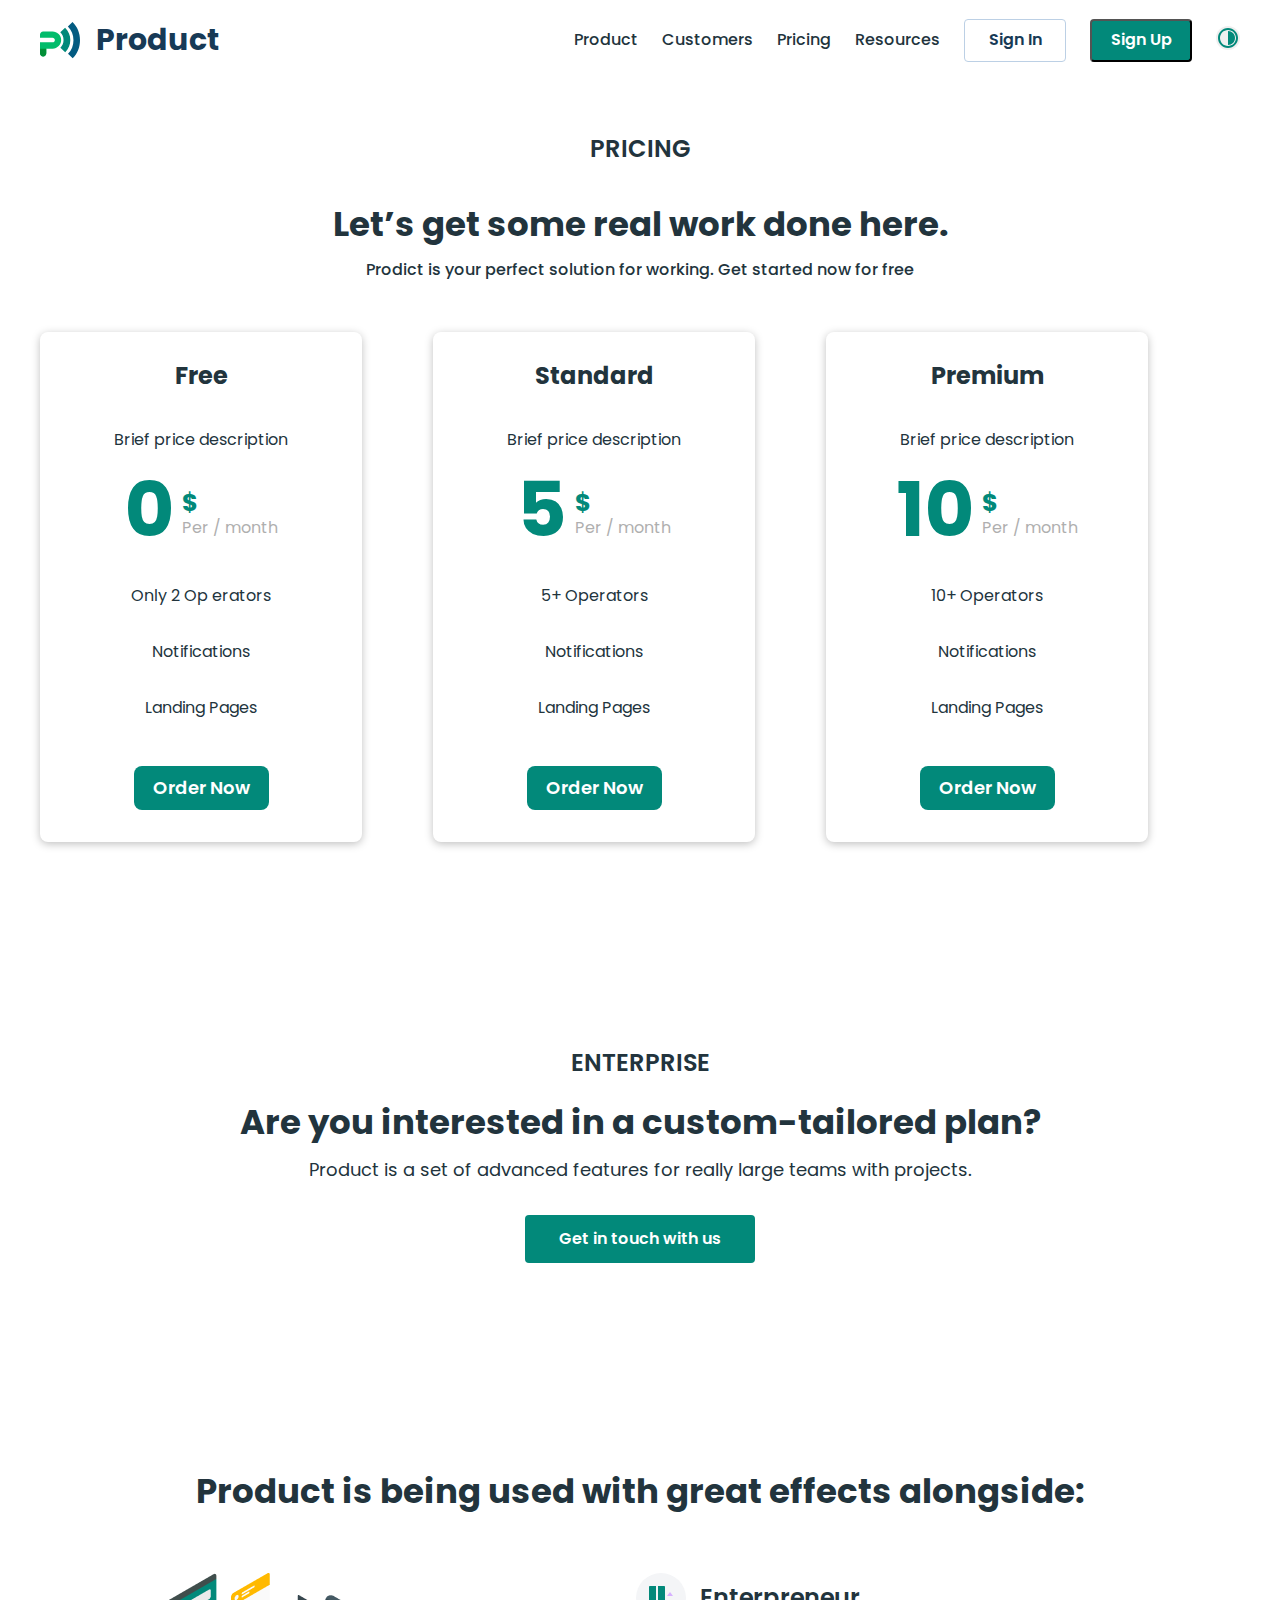
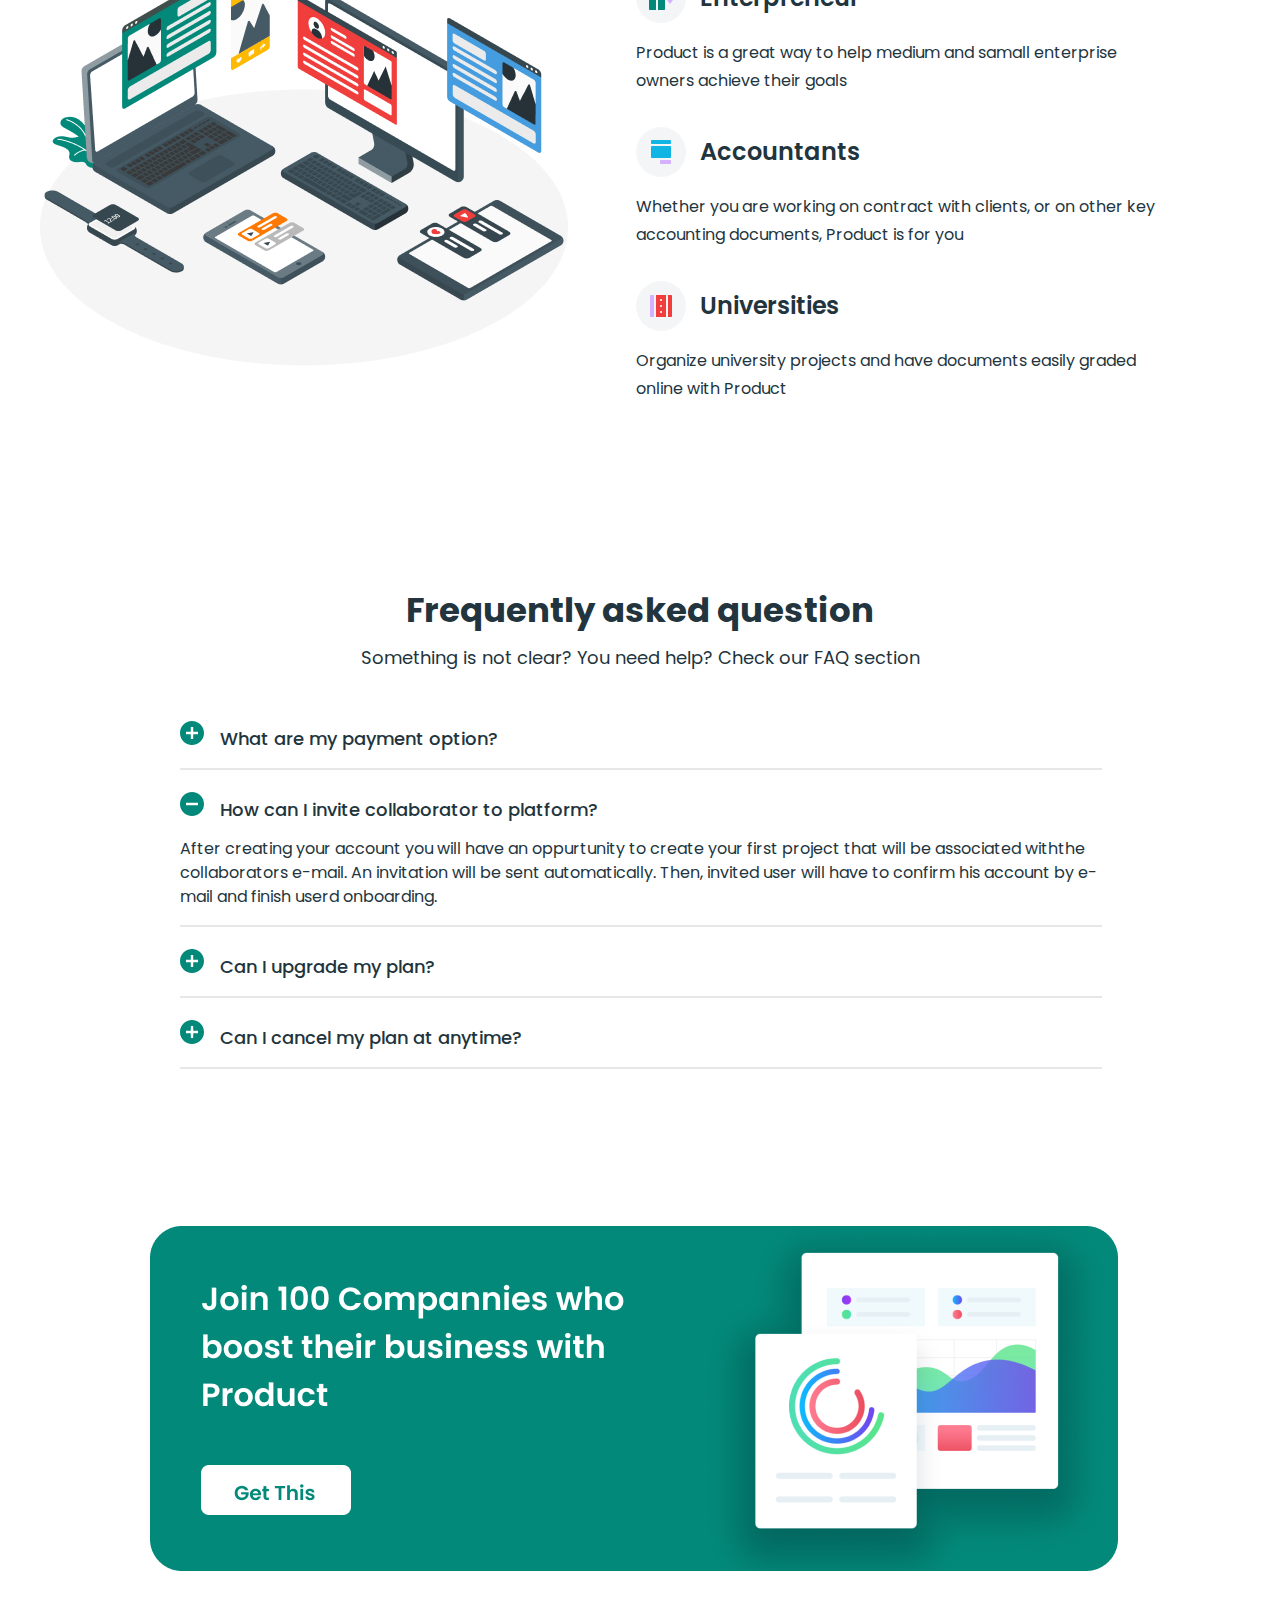
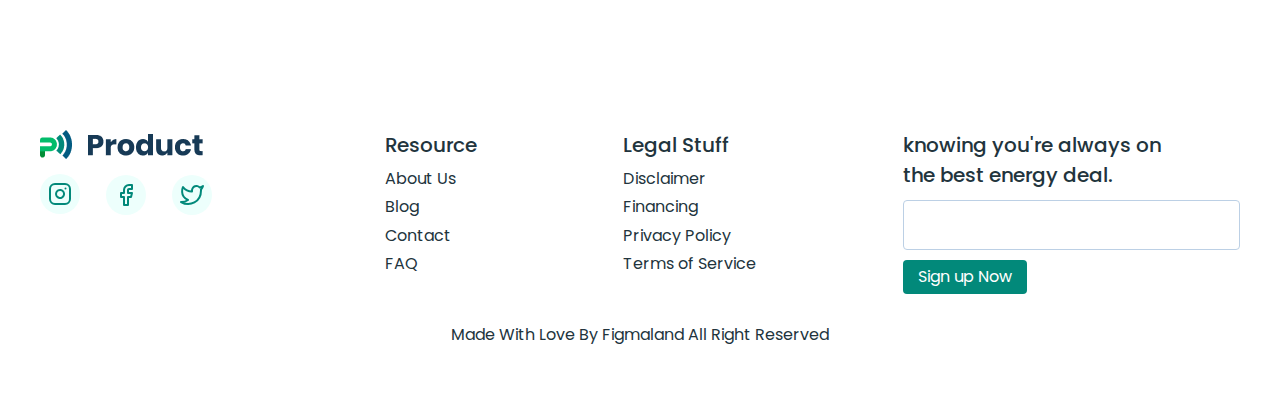
==== pricing/pricing.html @ 59273e33 "first commit" ====
<!DOCTYPE html>
<html lang="en">
<head>
    <meta charset="UTF-8">
    <meta http-equiv="X-UA-Compatible" content="IE=edge">
    <meta name="viewport" content="width=device-width, initial-scale=1.0">
    <link rel="stylesheet" href="../css/normalize.css">
    <link rel="stylesheet" href="../css/global.css">
    <link rel="stylesheet" href="../css/style.css">
    <title>Pricing</title>
</head>
<body class="body">
    <header>
        <nav class="container">
            <div class="navigation">
                <div class="navigation__left">
                    <img src="../imgs/znachok.svg" alt="icon logo">
                    <span>Product</span>
                </div>
                <div class="navigation__right">
                    <ul>
                        <li class="navigation__right__li"><a href="../index.html">Product</a></li>
                        <li class="navigation__right__li"><a href="#">Customers</a></li>
                        <li class="navigation__right__li"><a href="#">Pricing</a></li>
                        <li class="navigation__right__li"><a href="#">Resources</a></li>
                        <li class="navigation__right__button"><button class="navigation__right__button--in">Sign In</button></li>
                        <li class="navigation__right__button"><button class="navigation__right__button--up">Sign Up</button></li>
                        <li><button class="mode-btn"></button></li>
                    </ul>
                </div>
            </div>
        </nav>
    </header>
    <main>
        <section class="container">
            <div class="table__text table__prising">
                <div class="table__title">
                    <span>PRICING</span>
                    <h2>Let’s get some real work done here.</h2>
                    <p>Prodict is your perfect solution for working. Get started now for free</p>
                </div>
            </div>
            <div class="table__cards">
                <div class="table__card">
                    <strong class="card__title">Free</strong>
                    <p>Brief price description</p>
                    <div class="table__card__number">
                        <strong class="number">0</strong>
                        <div>
                            <span class="dollar">$</span> <br>
                            <span class="per">Per / month</span>
                        </div>
                    </div>
                    <p>Only 2 Op erators</p>
                    <p>Notifications</p>
                    <p class="table__lead">Landing Pages</p>
                    <button class="table__button">Order Now</button>
                </div>
                <div class="table__card">
                    <strong class="card__title">Standard</strong>
                    <p>Brief price description</p>
                    <div class="table__card__number">
                        <strong class="number">5</strong>
                        <div>
                            <span class="dollar">$</span> <br>
                            <span class="per">Per / month</span>
                        </div>
                    </div>
                    <p>5+ Operators</p>
                    <p>Notifications</p>
                    <p class="table__lead">Landing Pages</p>
                    <button class="table__button">Order Now</button>
                </div>
                <div class="table__card">
                    <strong class="card__title">Premium</strong>
                    <p>Brief price description</p>
                    <div class="table__card__number">
                        <strong class="number">10</strong>
                        <div>
                            <span class="dollar">$</span> <br>
                            <span class="per">Per / month</span>
                        </div>
                    </div>
                    <p>10+ Operators</p>
                    <p>Notifications</p>
                    <p class="table__lead">Landing Pages</p>
                    <button class="table__button">Order Now</button>
                </div>
            </div>
        </section>
        <section>
            <div class="container">
                <div class="enterprise__text">
                    <div class="enterprise__title">
                        <span>ENTERPRISE</span>
                        <h2>Are you interested  in a custom-tailored plan?</h2>
                        <p>Product is a set of advanced features for really large teams with projects.</p>
                        <div class="box-button"><a href="#"><button class="button">Get in touch with us</button></a></div>
                    </div>
                </div>
            </div>
        </section>
        <section>
            <div class="container section_great">
                <h2 class="great__title">Product is being used with great effects alongside:</h2>
                <div class="great">
                  <div class="great__left">
                    <img src="../imgs/pricing-img-1.png" alt="desktop">
                  </div>  
                  <div class="great__right">
                    <div class="great__right__box">
                        <img src="../imgs/pricing-icon-1.svg" alt="icon">
                        <h4>Enterpreneur</h4>
                    </div>
                    <p>Product is a great way to help medium and samall enterprise owners achieve their goals</p>
                    <div class="great__right__box">
                        <img src="../imgs/pricing-icon-2.svg" alt="icon">
                        <h4>Accountants</h4>
                    </div>
                    <p>Whether you are working on contract with clients, or on other key accounting documents, Product is for you</p>
                    <div class="great__right__box">
                        <img src="../imgs/pricing-icon-3.svg" alt="icon">
                        <h4>Universities</h4>
                    </div>
                    <p>Organize university projects and have documents easily graded online with Product</p>
                  </div>
                </div>
            </div>
        </section>
        <section class="container">
            <div class="Frequently">
                <div class="Frequently__title">
                    <h2>Frequently asked question</h2>
                    <p>Something is not clear? You need help? Check our FAQ section</p>
                </div>
                <img src="../imgs/pricing-icon+.svg" alt="+"><span>What are my payment option?</span>
                <div class="Frequently__stick"></div>
                <img src="../imgs/pricing-icon-.svg" alt="-"><span>How can I invite collaborator to platform?</span>
                <p>After creating your account you will have an oppurtunity to create your first project that will be associated withthe collaborators e-mail. An invitation  will be sent automatically. Then, invited user will have to confirm his account by e-mail and finish userd onboarding.</p>
                <div class="Frequently__stick"></div>
                <img src="../imgs/pricing-icon+.svg" alt="+"><span>Can I upgrade my plan?</span>
                <div class="Frequently__stick"></div>
                <img src="../imgs/pricing-icon+.svg" alt="+"><span>Can I cancel my plan at anytime?</span>
                <div class="Frequently__stick"></div>
            </div>
        </section>
        <section class="container">
            <div class="boost">
                <img src="../imgs/card.png" alt="card">
            </div>
        </section>
    </main>
    <footer class="footer">
        <div class="container">
            <div class="footer__blog">
                <ul>
                    <li><img src="../imgs/footer-logo.png" alt="logo"></li>
                    <li class="footer__icon"><img src="../imgs/instagram.svg" alt="instagram"><img src="../imgs/facebook.svg" alt="facebook"><img src="../imgs/twiter.svg" alt="twiter"></li>
                </ul>
                <ul>
                    <li class="footer__head">Resource</li>
                    <li>About Us</li>
                    <li>Blog</li>
                    <li>Contact</li>
                    <li>FAQ</li>
                </ul>
                <ul>
                    <li class="footer__head">Legal Stuff</li>
                    <li>Disclaimer</li>
                    <li>Financing</li>
                    <li>Privacy Policy</li>
                    <li>Terms of Service</li>
                </ul>
                <ul>
                    <li class="footer__head">knowing you're always on <br> the best energy deal.</li>
                    <li><input type="text"></li>
                    <li><button><a href="#">Sign up Now</a></button></li>
                </ul>
            </div>
            <div class="footer__end">
                <p>Made With Love By Figmaland All Right Reserved</p>
            </div>
        </div>
    </footer>
    <script src="../js/script.js"></script>
</body>
</html>
---- css/global.css ----
* {
    margin: 0;
    padding: 0;
    list-style: none;
    text-decoration: none;
}

body{
    overflow-x: hidden;
}
.container {
    margin: 0 auto;
    max-width: 1200px;
    font-family: var(--Poppins);
}
---- css/style.css ----
@import url('https://fonts.googleapis.com/css2?family=Poppins:wght@400;500;700&display=swap');

:root {
    --Poppins: 'Poppins', sans-serif;
    --text-color-43D: #22343D;
    --text-color-4343D: #22343D;
    --text-color-97A: #02897A;
    --text-color-AFAF: #AFAFAF;
    --text-color-FFF: #FFFFFF;
    --text-color-7373: #737373;
    --text-color-A56: #173A56;
    --bg-color-97A: #02897A;
    --bg-color-FFF: #FFFFFF;
}
.body {
    background-color: var(--bg-color-FFF);
}

/* start header section */
.navigation {
    display: flex;
    justify-content: space-between;
    padding: 19px 0;
}
.navigation__left  {
    display: flex;
    align-items: center;
}
.navigation__left span {
    margin-left: 16px;
    font-size: 30px;
    font-weight: 700;
    color: var(--text-color-A56);
}
.navigation__right ul{
    display: flex;
    align-items: center;
}
.navigation__right__li a {
    display: inline-block;
    padding-right: 24px;
    font-weight: 500;
    color: var(--text-color-43D);
}
.navigation__right__li:hover a {
    font-weight: 600;
    color: var(--text-color-43D);
}
.navigation__right__li:active a {
    font-weight: 600;
    color: var(--text-color-43D);
}
.navigation__right__button--in {
    width: 102px;
    height: 43px;
    background-color: #fff;
    border-radius: 4px;
    border: 1px solid #BCD0E5;
    font-weight: 600;
    color: #173A56;
    cursor: pointer;
}
.navigation__right__button--up {
    width: 102px;
    height: 43px;
    background-color: #02897A;
    border-radius: 4px;
    font-weight: 600;
    color: #fff;
    cursor: pointer;
}
.mode-btn {
    width: 24px;
    height: 24px;
    background-image: url(../imgs/znachok-2.svg);
    background-size: cover;
    background-repeat: no-repeat;
    background-position: center;
    border-radius: 50%;
    border: none;
}
.navigation__right__button {
    padding-right: 24px;
}
/* end header section */

/* start main section */
.work {
    margin-top: 20px;
    display: flex;
    column-gap: 33px;
}
.work__left {
    width: 458px;
    display: flex;
    flex-direction: column;
    justify-content: center;
}
.work__left h1 {
    font-size: 40px;
    font-weight: 700;
    color: var(--text-color-43D);
    margin-bottom: 18px;
    line-height: 60px;
}
.work__left p {
    font-size: 18px;
    font-weight: 400;
    color: var(--text-color-43D);
    line-height: 28px;
    margin-bottom: 45px;
}
.work__left a button {
    width: 175px;
    height: 53px;
    background-color: var(--bg-color-97A);
    border-radius: 4px;
    border: none;
    color: var(--text-color-FFF);
    font-weight: 700;
    margin-right: 30px;
    cursor: pointer;
}
.work__left a span{
    color: var(--text-color-97A);
    text-decoration: underline;
    font-weight: 600;
    margin-left: 9px;
}
.section__product {
    padding-bottom: 230px;
    height: 390px;
    background-image: url(../imgs/product-bg.png);
    background-size: cover;
    background-repeat: no-repeat;
    background-position: center;
}
.product {
    margin-top: 114px;
}
.product__text {
    display: flex;
    justify-content: center;
}
.product__text--title {
    width: 519px;
}
.product__text--title h1 {
    font-size: 32px;
    font-weight: 700;
    line-height: 48px;
    color: var(--text-color-43D);
    text-align: center;
}
.product__cards {
    display: flex;
    column-gap: 46px;
    margin-top: 66px;
    margin-bottom: 34px;
}
.product__cards--card {
    width: 240px;
}
.product__cards--card strong {
    font-size: 22px;
    font-weight: 600;
    line-height: 33px;
    color: var(--text-color-43D);
    display: block;
    margin-top: 30px;
    margin-bottom: 13px;
}
.product__cards--card p {
    font-weight: 400;
    line-height: 26px;
    color: var(--text-color-43D);
}
.button {
    padding: 15px 34px;
    background-color: #02897A;
    border-radius: 4px;
    border: none;
    font-weight: 600;
    color: #fff;
    cursor: pointer;
}
.box-button {
    text-align: center;
}
.marketing__box {
    display: flex;
    column-gap: 99px;
    margin-top: 153px;
    padding-bottom: 80px;
}

.marketing__box:nth-child(2){
    flex-direction: row-reverse;
}

.marketing__box__left {
    width: 486px;
}
.marketing__box__left span {
    display: inline-block;
    font-weight: 600;
    color: var(--text-color-43D);
    margin-bottom: 12px;
}
.marketing__box__left h2 {
    font-size: 32px;
    font-weight: 700;
    line-height: 24px;
    color: var(--text-color-43D);
    margin-top: 8px;
    margin-bottom: 96px;
}
.marketing__box__left p {
    font-weight: 400;
    line-height: 26px;
    color: var(--text-color-43D);
}
.marketing__box__left--text {
    margin-bottom: 25px;
}
.marketing__box__left__text--2 {
    margin-bottom: 30px;
}
.marketing__box__left__icon {
    display: flex;
    margin-bottom: 27px;
}
.marketing__box__left__icon img {
    margin-right: 30px;
}
.section__quick {
    height: 425px;
    background-image: url(../imgs/quick-bg.png);
    background-size: cover;
    background-repeat: no-repeat;
    background-position: center;
}
.container__quick {
    margin: 0 auto;
    max-width: 1100px;
    font-family: var(--Poppins);
    padding-bottom: 252px;
}
.quick__text {
    display: flex;
    justify-content: center;
}
.quick__title {
    padding-top: 53px;
    width: 542px;
    text-align: center;
}
.quick__title h2 {
    font-size: 32px;
    font-weight: 700;
    color: var(--text-color-43D);
    margin-bottom: 16px;
}
.quick__title p {
    font-weight: 500;
    color: var(--text-color-43D);
    margin-bottom: 24px;
}
.quick__box {
    display: flex;
    justify-content: space-between;
    margin-top: 24px;
    margin-bottom: 48px;
}
.quick__box img {
    margin: 0 16px;
}
.strategies {
    margin-top: 350px;
}
.strategies__title {
    font-weight: 700;
    font-size: 34px;
    line-height: 51px;
    margin-bottom: 8px;
    color: var(--text-color-43D);
}
.strategies__text {
    font-weight: 500;
    font-size: 16px;
    line-height: 26px;
    margin-bottom: 32px;
    color: var(--text-color-43D);
}
.strategies__cards {
    display: flex;
    column-gap: 42px;
    margin-bottom: 64px;
}
.strategies__card {
    width: 348px;
    background-color: #fff;
    border: 1px solid lightgrey;
    border-radius: 8px;
}
.strategies__card span {
    display: inline-block;
    font-weight: 400;
    font-size: 16px;
    line-height: 28px;
    color: var(--text-color-43D);
    margin-top: 24px;
    margin-bottom: 12px;
    margin-left: 24px;
}
.strategies__card h4 {
    font-weight: 700;
    font-size: 24px;
    line-height: 40px;
    color: var(--text-color-43D);
    margin-left: 24px;
    margin-bottom: 40px;
}
.strategies__card:hover h4 {
    color: var(--text-color-97A);
}
.strategies__point {
    text-align: center;
    margin-bottom: 150px;
}
.table__text {
    display: flex;
    justify-content: center;
}
.table__title {
    text-align: center;
    margin-bottom: 50px;
}
.table__title h2 {
    font-weight: 700;
    font-size: 34px;
    line-height: 51px;
    color: var(--text-color-43D);
    margin-bottom: 8px;
}
.table__title p {
    font-weight: 500;
    font-size: 16px;
    line-height: 24px;
    color: var(--text-color-43D);
}
.table__cards {
    display: flex;
    column-gap: 71px;
    margin-bottom: 150px;
}
.table__card {
    width: 322px;
    background-color: #fff;
    box-shadow: 0px 2px 8px rgba(0, 0, 0, 0.25);
    border-radius: 8px;
    text-align: center;
}
.table__card > strong {
    display: inline-block;
    font-weight: 700;
    font-size: 24px;
    line-height: 40px;
    color: var(--text-color-43D);
    margin-top: 24px;
    margin-bottom: 8px;
}
.table__card p {
    font-weight: 400;
    font-size: 16px;
    line-height: 40px;
    color: var(--text-color-4343D);
    margin-top: 16px;
}
.table__card__number {
    display: flex;
    justify-content: center;
}
.number {
    display: inline-block;
    font-weight: 700;
    font-size: 76px;
    line-height: 100px;
    color: var(--text-color-97A);
    margin-right: 8px;
}
.dollar {
    display: inline-block;
    font-weight: 700;
    font-size: 24px;
    line-height: 30px;
    color: var(--text-color-97A);
    padding-top: 28px;
    padding-right: 80px;
}
.per {
    font-weight: 400;
    font-size: 16px;
    line-height: 19px;
    color: var(--text-color-AFAF);
}
.table__button {
    margin-top: 38px;
    padding: 11px 19px;
    border: none;
    border-radius: 8px;
    background-color: var(--text-color-97A);
    color: var(--text-color-FFF);
    font-weight: 600;
    font-size: 18px;
    line-height: 22px;
    margin-bottom: 32px;
    cursor: pointer;
}
.table__card:hover p, span, strong {
    color: var(--text-color-FFF);
}
.table__card:hover .number {
    color: var(--text-color-FFF);
}
.table__card:hover .dollar {
    color: var(--text-color-FFF);
}
.table__card:hover .card__title {
    color: var(--text-color-FFF);
}
.table__card:hover .table__button {
    background-color: #fff;
    color: #02897A;
}
.table__card:hover {
    background-color: var(--text-color-97A);
}
.clients__text {
    display: flex;
    justify-content: center;
}
.clients__title {
    text-align: center;
    margin-bottom: 50px;
}
.clients__title h2 {
    font-weight: 700;
    font-size: 34px;
    line-height: 51px;
    color: var(--text-color-43D);
    margin-bottom: 8px;
}
.clients__title p {
    font-weight: 500;
    font-size: 16px;
    line-height: 24px;
    color: var(--text-color-43D);
}
.clients__cards {
    display: flex;
    column-gap: 64px;
}
.clients__card {
    background-color: #fff;
    border: 1px solid #DEDEDE;
    border-radius: 5px;
    padding: 28px;
}
.clients__card > img {
    margin-bottom: 16px;
}
.clients__card p {
    font-weight: 400;
    font-size: 16px;
    line-height: 28px;
    color: var(--text-color-7373);
    margin-bottom: 16px;
}
.clients__foto {
    display: flex;
}
.clients__foto strong {
    display: inline-block;
    font-weight: 600;
    font-size: 16px;
    line-height: 24px;
    color: var(--text-color-97A);
}
.clients__foto span {
    font-weight: 500;
    font-size: 14px;
    line-height: 24px;
    color: var(--text-color-43D);
}
.clients__foto img {
    padding-right: 14px;
}
.boost {
    margin-top: 157px;
    margin-bottom: 154px;
    margin-left: 110px;
}
/* end main section */
/* start footer section */
.footer__blog {
    display: flex;
    justify-content: space-between;
  }
  .footer__blog ul {
    color: var(--text-color-43D);
    font-size: 16px;
  }
  .footer__blog li {
    padding-bottom: 10px;
  }
  .footer__head {
    font-weight: 500;
    font-size: 20px;
    line-height: 30px;
    color: var(--text-color-43D);
  }
  .footer__blog input {
    padding: 10px 5px;
    border-radius: 10px;
    border: none;
  }
  .footer__blog button {
    padding: 8px 15px;
    border-radius: 4px;
    border: none;
    background-color: #02897A;
    cursor: pointer;
  }
  .footer__blog button a {
    color: #fff;
  }
  .footer__icon img {
    margin-right: 26px;
  }
  .footer__blog input {
    width: 325px;
    height: 28px;
    background: #FFFFFF;
    border: 1px solid #BCD0E5;
    border-radius: 4px;
  }
  .footer__end {
    text-align: center;
    margin-top: 16px;
    margin-bottom: 48px;
  }
  .footer__end p {
    font-weight: 400;
    font-size: 16px;
    line-height: 30px;
    color: var(--text-color-43D);
  }
  /* end footer section */

  /* start Pricing blog */
  .table__prising {
    margin-top: 50px;
  }
  .table__title span {
    display: inline-block;
    font-weight: 600;
    font-size: 24px;
    line-height: 36px;
    color: var(--text-color-43D);
    margin-bottom: 32px;
  }
  .enterprise__text {
    display: flex;
    justify-content: center;
    padding: 53px 0;
  }
  .enterprise__title {
    text-align: center;
  }
  .enterprise__title span {
    font-weight: 600;
    font-size: 24px;
    line-height: 36px;
    color: var(--text-color-43D);
  }
  .enterprise__title h2 {
    font-weight: 700;
    font-size: 34px;
    line-height: 51px;
    color: var(--text-color-43D);
    margin-top: 16px;
    margin-bottom: 8px;
  }
  .enterprise__title p {
    font-weight: 400;
    font-size: 18px;
    line-height: 27px;
    color: var(--text-color-43D);
    margin-bottom: 32px;
  }
  .section_great {
    padding: 150px 0;
  }
  .great__title {
    text-align: center;
    font-weight: 700;
    font-size: 34px;
    line-height: 51px;
    color: var(--text-color-43D);
    margin-bottom: 56px;
  }
  .great {
    display: flex;
    column-gap: 68px;
  }
  .great__right {
    width: 533px;
  }
  .great__right p {
    font-weight: 400;
    font-size: 16px;
    line-height: 28px;
    color: var(--text-color-43D);
    margin-bottom: 32px;
  }
  .great__right__box {
    display: flex;
    align-items: center;
    margin-bottom: 16px;
  }
  .great__right__box h4 {
    font-weight: 600;
    font-size: 24px;
    line-height: 36px;
    color: var(--text-color-43D);
    margin-left: 14px;
  }
  .Frequently {
    margin: 0 auto;
    max-width: 920px;
    /* padding-bottom: 150px; */
  }
  .Frequently__title {
    text-align: center;
  }
  .Frequently__title h2 {
    font-weight: 700;
    font-size: 34px;
    line-height: 51px;
    color: var(--text-color-43D);
    margin-bottom: 8px;
  }
  .Frequently__title p {
    font-weight: 400;
    font-size: 18px;
    line-height: 27px;
    color: var(--text-color-43D);
    margin-bottom: 50px;
  }
  .Frequently span {
    display: inline-block;
    font-weight: 500;
    font-size: 18px;
    line-height: 27px;
    color: var(--text-color-43D);
    margin-left: 16px;
  }
  .Frequently > p {
    font-weight: 400;
    font-size: 16px;
    line-height: 24px;
    color: var(--text-color-43D);
    margin-top: 14px;
  }
  .Frequently__stick {
    width: 100%;
    border: 1px solid #E7E7E7;
    border-collapse: collapse;
    margin-top: 16px;
    margin-bottom: 22px;
  }




  .body-dark {
    --Poppins: 'Poppins', sans-serif;
    --text-color-43D: #FFFFFF;
    --text-color-97A: #02897A;
    --text-color-AFAF: #AFAFAF;
    --text-color-FFF: #173A56;
    --text-color-7373: #737373;
    --text-color-A56: #FFFFFF;
    --text-color-4343D: #22343D;
    --bg-color-97A: #02897A;
    --bg-color-FFF: #7d7a7a;
  }
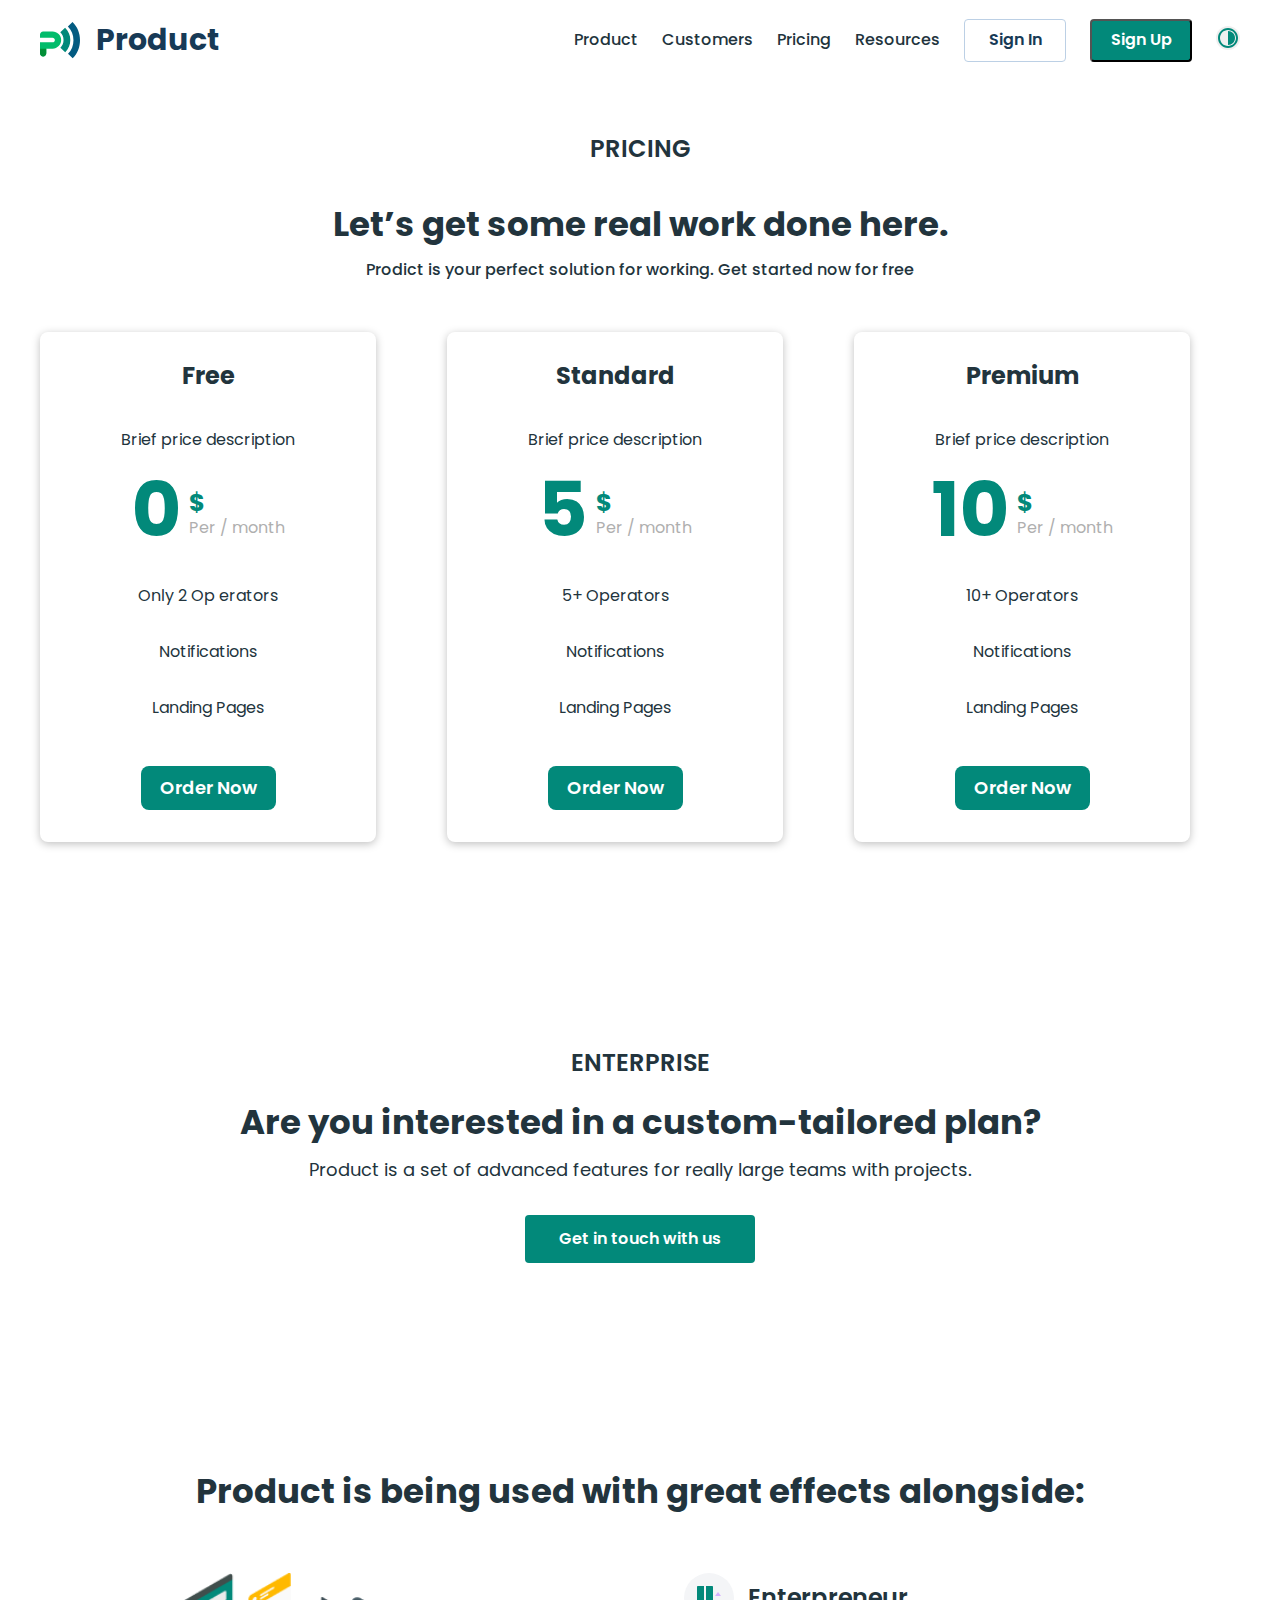
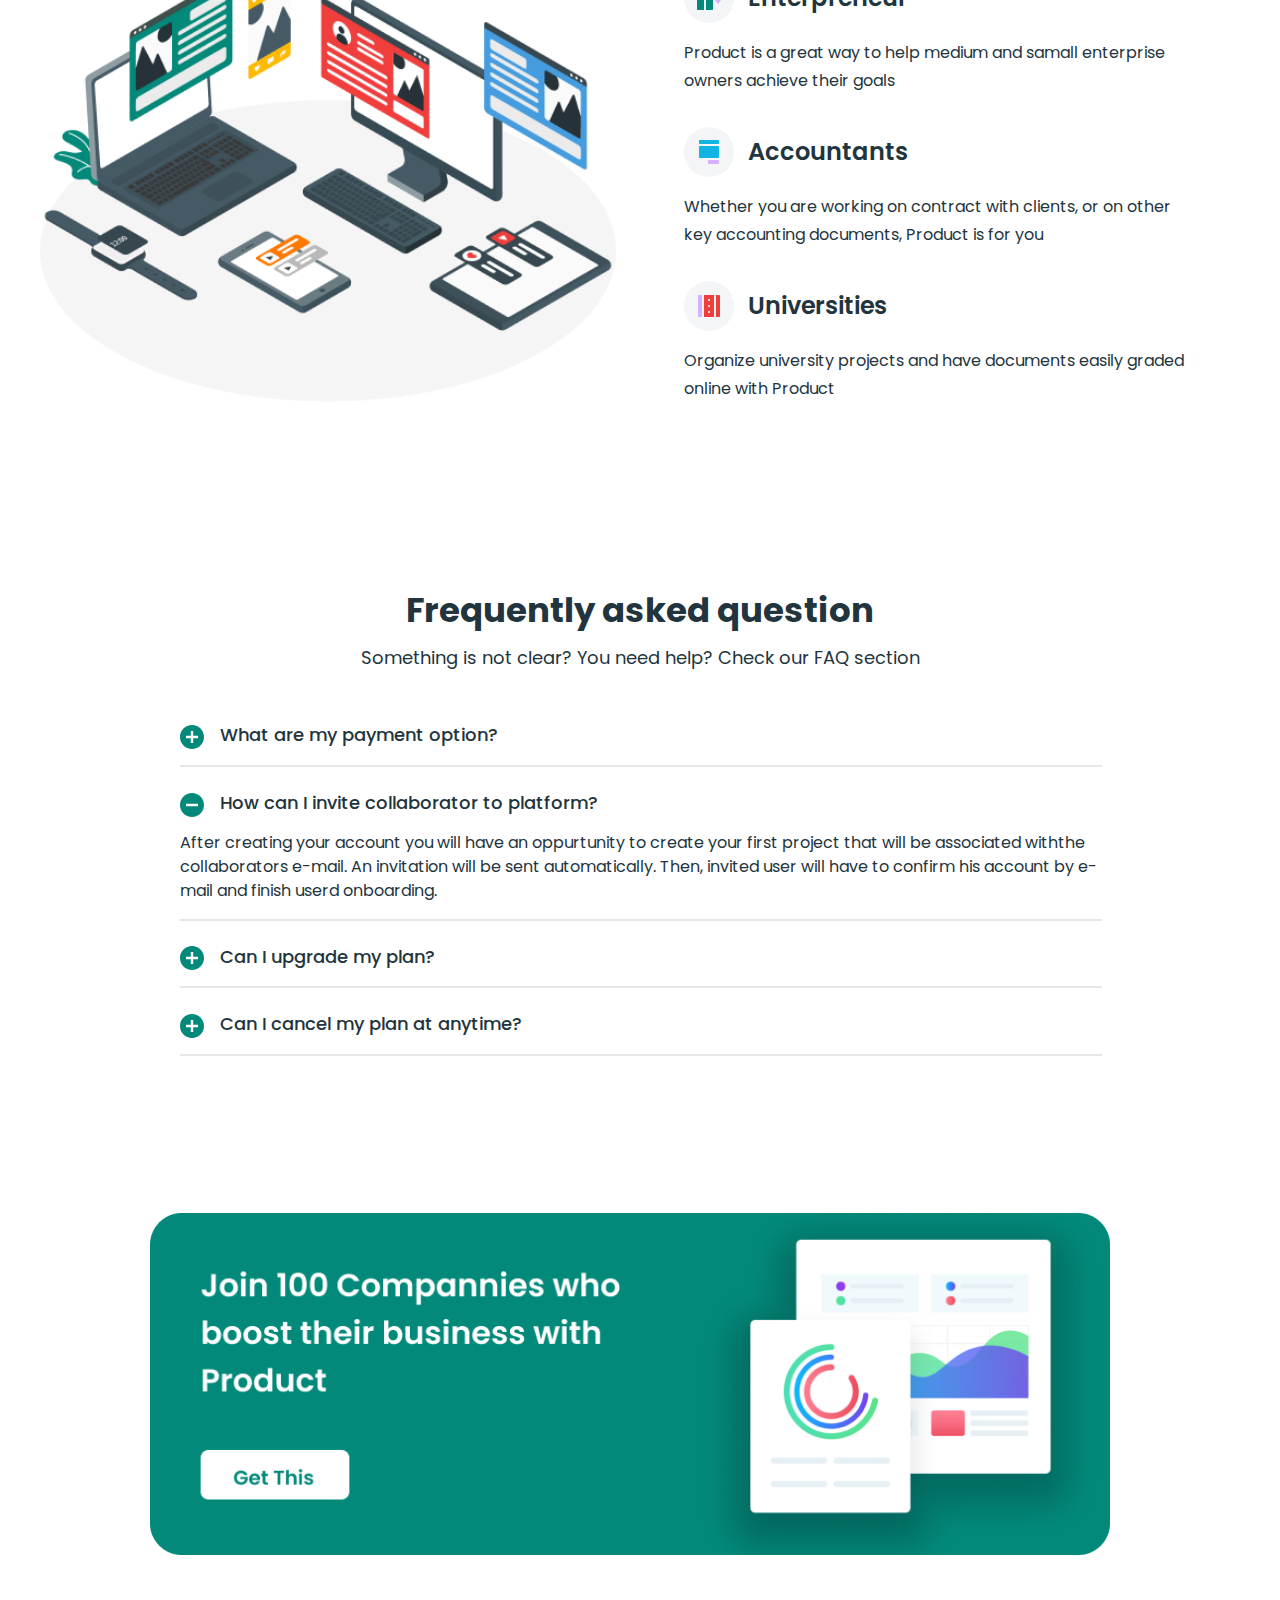
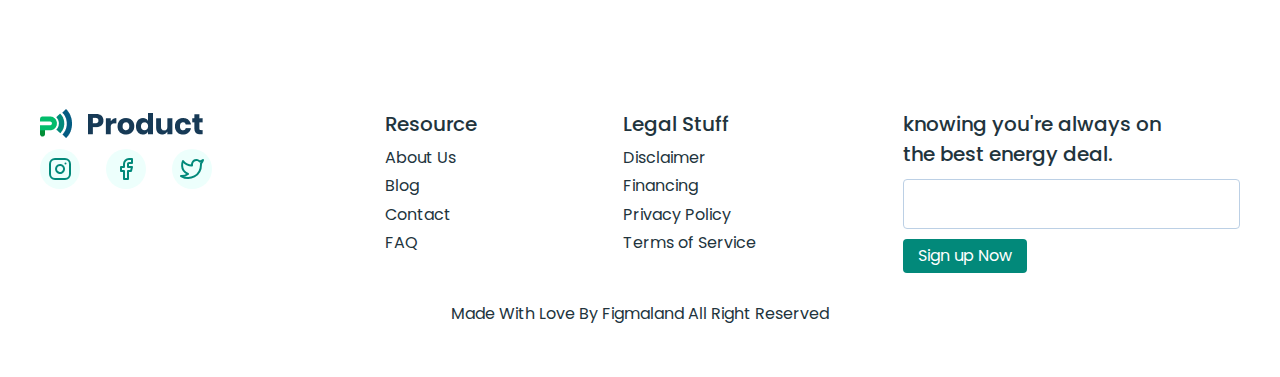
==== commit 7d2ca76c: "changes and additions have been made" ====
--- a/pricing/pricing.html
+++ b/pricing/pricing.html
@@ -18,6 +18,7 @@
                     <span>Product</span>
                 </div>
                 <div class="navigation__right">
+                    <button class="navigation__right__hamburger"></button>
                     <ul>
                         <li class="navigation__right__li"><a href="../index.html">Product</a></li>
                         <li class="navigation__right__li"><a href="#">Customers</a></li>
--- a/css/global.css
+++ b/css/global.css
@@ -8,8 +8,16 @@
 body{
     overflow-x: hidden;
 }
+img {
+    max-width: 100%;
+    height: auto;
+    vertical-align: middle;
+  }
+
 .container {
+    width: 100%;
     margin: 0 auto;
     max-width: 1200px;
+    padding: 0 20px;
     font-family: var(--Poppins);
 }--- a/css/style.css
+++ b/css/style.css
@@ -91,7 +91,7 @@
     column-gap: 33px;
 }
 .work__left {
-    width: 458px;
+    width: 48%;
     display: flex;
     flex-direction: column;
     justify-content: center;
@@ -111,15 +111,20 @@
     margin-bottom: 45px;
 }
 .work__left a button {
-    width: 175px;
-    height: 53px;
+    /* width: 175px;
+    height: 53px; */
+    padding: 15px 35px;
     background-color: var(--bg-color-97A);
     border-radius: 4px;
     border: none;
     color: var(--text-color-FFF);
+    font-size: 16px;
     font-weight: 700;
     margin-right: 30px;
     cursor: pointer;
+}
+.work__right {
+    width: 48%;
 }
 .work__left a span{
     color: var(--text-color-97A);
@@ -129,7 +134,7 @@
 }
 .section__product {
     padding-bottom: 230px;
-    height: 390px;
+    /* height: 390px; */
     background-image: url(../imgs/product-bg.png);
     background-size: cover;
     background-repeat: no-repeat;
@@ -143,7 +148,7 @@
     justify-content: center;
 }
 .product__text--title {
-    width: 519px;
+    width: 42%;
 }
 .product__text--title h1 {
     font-size: 32px;
@@ -159,7 +164,7 @@
     margin-bottom: 34px;
 }
 .product__cards--card {
-    width: 240px;
+    width: 20%;
 }
 .product__cards--card strong {
     font-size: 22px;
@@ -171,6 +176,7 @@
     margin-bottom: 13px;
 }
 .product__cards--card p {
+    font-size: 16px;
     font-weight: 400;
     line-height: 26px;
     color: var(--text-color-43D);
@@ -180,6 +186,7 @@
     background-color: #02897A;
     border-radius: 4px;
     border: none;
+    font-size: 16px;
     font-weight: 600;
     color: #fff;
     cursor: pointer;
@@ -199,7 +206,7 @@
 }
 
 .marketing__box__left {
-    width: 486px;
+    width: 40%;
 }
 .marketing__box__left span {
     display: inline-block;
@@ -232,6 +239,9 @@
 }
 .marketing__box__left__icon img {
     margin-right: 30px;
+}
+.marketing__box__right {
+    width: 48%;
 }
 .section__quick {
     height: 425px;
@@ -242,6 +252,7 @@
 }
 .container__quick {
     margin: 0 auto;
+    padding: 0 20px;
     max-width: 1100px;
     font-family: var(--Poppins);
     padding-bottom: 252px;
@@ -252,7 +263,7 @@
 }
 .quick__title {
     padding-top: 53px;
-    width: 542px;
+    width: 50%;
     text-align: center;
 }
 .quick__title h2 {
@@ -262,7 +273,9 @@
     margin-bottom: 16px;
 }
 .quick__title p {
+    font-size: 16px;
     font-weight: 500;
+    line-height: 26px;
     color: var(--text-color-43D);
     margin-bottom: 24px;
 }
@@ -272,6 +285,14 @@
     margin-top: 24px;
     margin-bottom: 48px;
 }
+.quick__box__left {
+    display: grid;
+    grid-template-columns: auto auto;
+}
+.quick__box__right {
+    display: grid;
+    grid-template-columns: auto auto;
+}
 .quick__box img {
     margin: 0 16px;
 }
@@ -297,8 +318,11 @@
     column-gap: 42px;
     margin-bottom: 64px;
 }
+.strategies__card img {
+    width: 100%;
+}
 .strategies__card {
-    width: 348px;
+    width: 28%;
     background-color: #fff;
     border: 1px solid lightgrey;
     border-radius: 8px;
@@ -313,6 +337,12 @@
     margin-bottom: 12px;
     margin-left: 24px;
 }
+.strategies__card strong {
+    font-size: 16px;
+    font-weight: 700;
+    line-height: 28px;
+    color: var(--text-color-43D);
+}
 .strategies__card h4 {
     font-weight: 700;
     font-size: 24px;
@@ -355,11 +385,12 @@
     margin-bottom: 150px;
 }
 .table__card {
-    width: 322px;
+    width: 28%;
     background-color: #fff;
     box-shadow: 0px 2px 8px rgba(0, 0, 0, 0.25);
     border-radius: 8px;
     text-align: center;
+    transition: .5s;
 }
 .table__card > strong {
     display: inline-block;
@@ -497,9 +528,13 @@
     padding-right: 14px;
 }
 .boost {
+    width: 80%;
     margin-top: 157px;
     margin-bottom: 154px;
     margin-left: 110px;
+}
+.boost img {
+    width: 100%;
 }
 /* end main section */
 /* start footer section */
@@ -614,8 +649,14 @@
     display: flex;
     column-gap: 68px;
   }
+  .great__left {
+    width: 48%;
+  }
+  .great__left img {
+    width: 100%;
+  }
   .great__right {
-    width: 533px;
+    width: 43%;
   }
   .great__right p {
     font-weight: 400;
@@ -679,6 +720,309 @@
     border-collapse: collapse;
     margin-top: 16px;
     margin-bottom: 22px;
+  }
+  .navigation__right__hamburger {
+    display: none;
+    width: 28px;
+    height: 31px;
+    border: none;
+    background-color: transparent;
+    background-image: url(../imgs/menu.svg);
+    background-repeat: no-repeat;
+    background-position: center;
+    background-size: cover;
+    cursor: pointer;
+  }
+
+
+
+  @media only screen and (max-width: 910px) {
+    .container {
+        max-width: 800px;
+    }
+    .navigation {
+          display: flex;
+          justify-content: space-around;
+    }
+    .navigation__left img {
+        width: 15%;
+    }
+    .navigation__left span {
+        margin-left: 10px;   
+        font-size: 25px; 
+    }
+    .navigation__right__li a {
+        padding-right: 15px;
+    }
+    .navigation__right__button--in, .navigation__right__button--up {
+        width: 80px;
+        height: 35px;
+    }
+    .table__cards {
+        column-gap: 30px;
+        margin-bottom: 80px;
+    }
+    .enterprise__title {
+        width: 85%;
+    }
+    .product__cards {
+        display: flex;
+        column-gap: 20px;
+        justify-content: center;
+    }
+    .marketing__box__right {
+        width: 50%;
+    }
+    .work {
+        margin-top: 20px;
+        display: flex;
+        column-gap: 7px;
+    }
+    .work__left h1 {
+        font-size: 37px;
+        line-height: 50px;
+    }
+    .work__left p {
+        font-size: 17px;
+    }
+    .work__left a button {
+        font-size: 13px;
+    }
+    .product__cards--card strong {
+        font-size: 18px;
+    }
+    .product__cards--card p {
+        font-size: 13px;
+        line-height: 20px;
+    }
+    .quick__title p {
+        font-size: 13px;
+    }
+    .button {
+        padding: 10px 20px;
+        font-size: 12px;
+    }
+    .strategies__card span {
+        font-size: 13px;
+    }
+    .strategies__card h4 {
+        font-size: 18px;
+        line-height: 33px;
+    }
+    .clients__card p {
+        font-size: 12px;
+        line-height: 24px;
+    }
+    .great__title {
+        font-size: 27px;
+    }
+    .great__right__box img {
+        width: 10%;
+    }
+    .great__right__box h4 {
+        font-size: 20px;
+        line-height: 30px;
+    }
+    .great__right p {
+        font-size: 12px;
+        line-height: 20px;
+    }
+    .footer__blog ul {
+        font-size: 14px;
+    }
+    .footer__blog li {
+        padding-bottom: 7px;
+    }
+    .footer__blog li {
+        padding-bottom: 7px;
+    }
+    .footer__head {
+        font-size: 17px;
+        line-height: 27px;
+    }
+    .footer__blog input {
+        width: 277px;
+        height: 17px;
+    }
+  }
+
+
+  @media only screen and (max-width: 760px) {
+    .container {
+        max-width: 600px;
+    }
+    .navigation {
+        display: flex;
+        justify-content: space-between;
+    }
+    .navigation__right__li,
+    .navigation__right__button,
+    .mode-btn {
+        display: none;
+    }
+    .navigation__right__hamburger {
+        display: block;
+    }
+    .navigation__left img {
+        width: 100%;
+    }
+    .navigation__left span {
+        margin-left: 16px;
+        font-size: 40px;
+        font-weight: 700;
+        line-height: 28px;
+    }
+    .work {
+        margin-top: 50px;
+        display: flex;
+        flex-direction: column-reverse;
+        align-items: center;
+    }
+    .work__left, .work__right {
+        width: 100%;
+    }
+    .work__left {
+        text-align: center;
+    }
+    .work__right img {
+        width: 90%;
+    }
+    .product__text--title {
+        width: 54%;
+    }
+    .product__cards {
+        display: flex;
+        flex-direction: column;
+        align-items: center;
+    }
+    .product__cards--card {
+        text-align: center;
+    }
+    .product__cards--card strong {
+        font-size: 22px;
+        margin-top: 24px;
+        margin-bottom: 8px;
+    }
+    .product__cards--card {
+        width: 37%;
+    }
+    .product__cards--card p {
+        font-size: 16px;
+        line-height: 26px;
+        margin-bottom: 37px;
+    }
+    .marketing__box {
+        display: flex;
+        flex-direction: column;
+        align-items: center;
+        margin-top: 53px;
+        padding-bottom: 80px;
+    }
+    .marketing__box:nth-child(2) {
+    /* flex-direction: row-reverse; */
+        display: flex;
+        flex-direction: column;
+        align-items: center;
+        margin-top: 53px;
+        padding-bottom: 80px;
+    }
+    .marketing__box__left {
+        width: 100%;
+    }
+    .marketing__box__right {
+        width: 90%;
+    }
+    .quick__box {
+        display: flex;
+        flex-direction: column;
+        margin-top: 44px;
+        margin-bottom: 68px;
+    }
+    .strategies {
+        margin-top: 530px;
+    }
+    .strategies__cards {
+        display: flex;
+        flex-direction: column;
+        align-items: center;
+    }
+    .strategies__card {
+        width: 100%;
+        margin-bottom: 56px;
+    }
+    .table__cards {
+        display: flex;
+        flex-direction: column;
+        align-items: center;
+    }
+    .table__card {
+        width: 70%;
+        margin-bottom: 32px;
+    }
+    .clients__title {
+        width: 70%;
+    }
+    .clients__card {
+        width: 43%;
+        margin-bottom: 32px;
+    }
+    .clients__cards {
+        display: flex;
+        flex-direction: column;
+        align-items: center;
+    }
+    .boost {
+        margin-top: 100px;
+        margin-bottom: 104px;
+        margin-left: 65px;
+    }
+    .table__title {
+        width: 70%;
+    }
+    .enterprise__title {
+        width: 65%;
+    }
+    .great__title {
+        width: 80%;
+    }
+    .great {
+        display: flex;
+        flex-direction: column;
+        align-items: center;
+    }
+    .great__left {
+        width: 90%;
+    }
+    .great__right {
+        width: 80%;
+        margin-top: 48px;
+    }
+    .great__right__box img {
+        width: 15%;
+    }
+    .great__right__box h4 {
+        font-size: 24px;
+        line-height: 36px;
+    }
+    .great__right p {
+        font-size: 16px;
+        line-height: 28px;
+    }
+    .Frequently {
+        width: 71%;
+    }
+    .footer__blog {
+        display: flex;
+        flex-direction: column;
+        align-items: center;
+        text-align: center;
+    }
+    .footer__blog ul {
+        margin-bottom: 20px;
+    }
+    .footer__blog li {
+        margin-bottom: 10px;
+    }
   }
 
 
